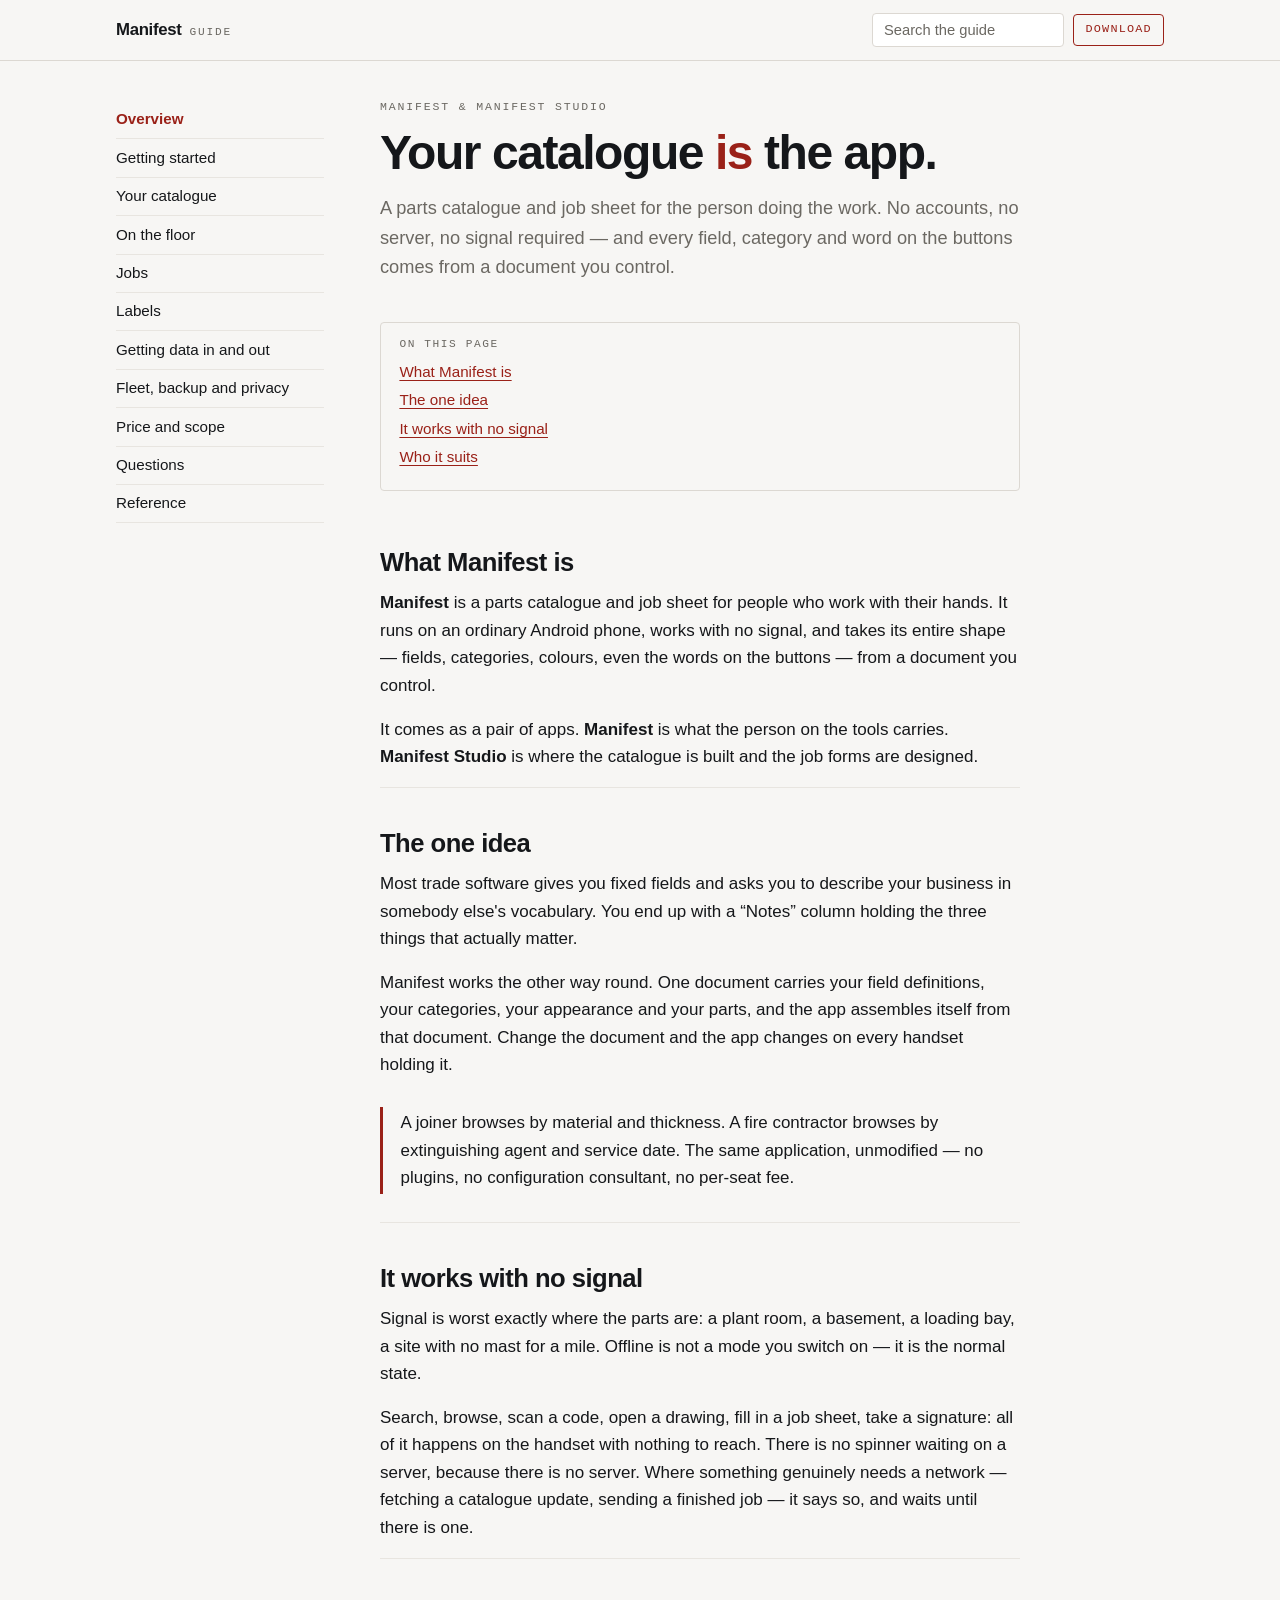
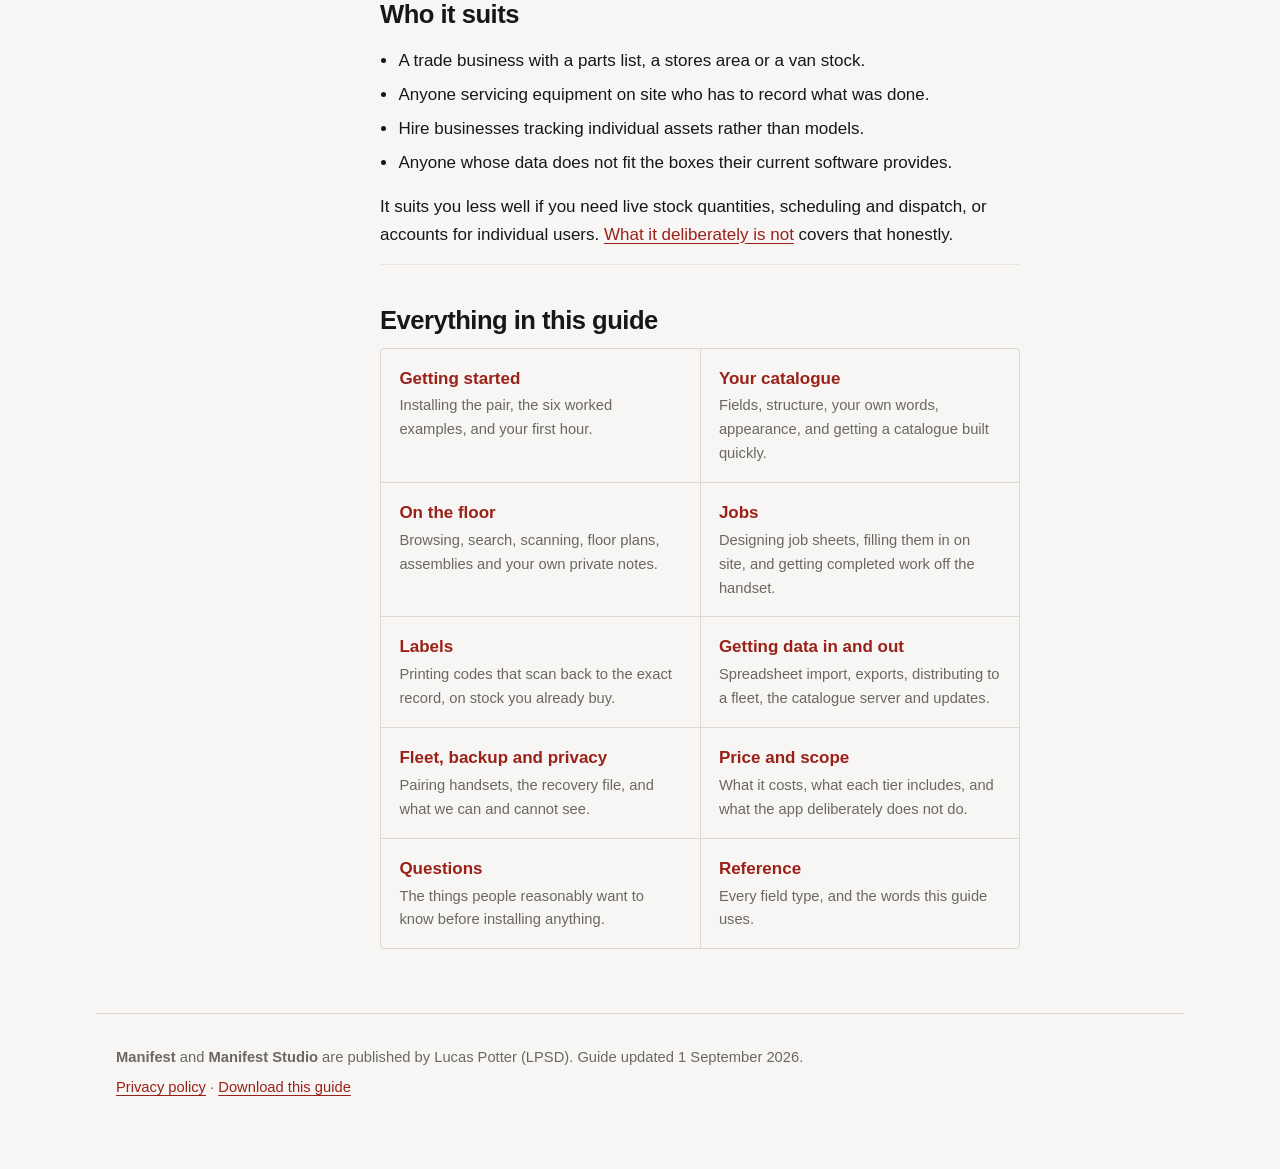
==== index.html @ fdb2659b "The Manifest guide Generated from content.py: eleven pages, fifty-five sections, a client-side searc" ====
<!DOCTYPE html>
<html lang="en-GB">
<head>
<meta charset="utf-8">
<meta name="viewport" content="width=device-width, initial-scale=1">
<title>Overview — Manifest guide</title>
<meta name="description" content="What Manifest is, who it is for, and the one idea behind it.">
<link rel="stylesheet" href="assets/guide.css">
</head>
<body>
<a class="skip" href="#main">Skip to content</a>

<header class="masthead">
  <div class="wrap masthead-in">
    <a class="brand" href="index.html">
      <span class="brand-name">Manifest</span>
      <span class="brand-sub">guide</span>
    </a>
    <div class="tools">
      <label class="search" for="q">
        <span class="vh">Search the guide</span>
        <input id="q" type="search" placeholder="Search the guide" autocomplete="off"
               spellcheck="false" aria-controls="results" aria-expanded="false">
      </label>
      <a class="dl" href="manifest-guide.html" download>Download</a>
    </div>
  </div>
  <div id="results" class="results" role="region" aria-live="polite" hidden></div>
</header>

<div class="wrap shell">
  <nav class="sidebar" aria-label="Guide"><ul class='nav-list'><li><a href="index.html" aria-current="page">Overview</a></li><li><a href="start.html">Getting started</a></li><li><a href="catalogue.html">Your catalogue</a></li><li><a href="working.html">On the floor</a></li><li><a href="jobs.html">Jobs</a></li><li><a href="labels.html">Labels</a></li><li><a href="data.html">Getting data in and out</a></li><li><a href="safety.html">Fleet, backup and privacy</a></li><li><a href="pricing.html">Price and scope</a></li><li><a href="questions.html">Questions</a></li><li><a href="reference.html">Reference</a></li></ul></nav>
  <main id="main" class="content"><div class='hero'><p class='eyebrow'>Manifest &amp; Manifest Studio</p><h1>Your catalogue <em>is</em> the app.</h1><p class='lede'>A parts catalogue and job sheet for the person doing the work. No accounts, no server, no signal required — and every field, category and word on the buttons comes from a document you control.</p></div>
<nav class='toc' aria-label='On this page'><p class='toc-h'>On this page</p><ul><li><a href="#what">What Manifest is</a></li><li><a href="#idea">The one idea</a></li><li><a href="#offline">It works with no signal</a></li><li><a href="#who">Who it suits</a></li></ul></nav>
<section id='what' class='sec'><h2><a class='anchor' href='#what'>What Manifest is</a></h2>
<p><strong>Manifest</strong> is a parts catalogue and job sheet for people who
work with their hands. It runs on an ordinary Android phone, works with no
signal, and takes its entire shape — fields, categories, colours, even the words
on the buttons — from a document you control.</p>

<p>It comes as a pair of apps. <strong>Manifest</strong> is what the person on
the tools carries. <strong>Manifest Studio</strong> is where the catalogue is
built and the job forms are designed.</p>
</section>
<section id='idea' class='sec'><h2><a class='anchor' href='#idea'>The one idea</a></h2>
<p>Most trade software gives you fixed fields and asks you to describe your
business in somebody else's vocabulary. You end up with a “Notes” column holding
the three things that actually matter.</p>

<p>Manifest works the other way round. One document carries your field
definitions, your categories, your appearance and your parts, and the app
assembles itself from that document. Change the document and the app changes on
every handset holding it.</p>

<div class="pull"><p>A joiner browses by material and thickness. A fire
contractor browses by extinguishing agent and service date. The same
application, unmodified — no plugins, no configuration consultant, no per-seat
fee.</p></div>
</section>
<section id='offline' class='sec'><h2><a class='anchor' href='#offline'>It works with no signal</a></h2>
<p>Signal is worst exactly where the parts are: a plant room, a basement, a
loading bay, a site with no mast for a mile. Offline is not a mode you switch
on — it is the normal state.</p>

<p>Search, browse, scan a code, open a drawing, fill in a job sheet, take a
signature: all of it happens on the handset with nothing to reach. There is no
spinner waiting on a server, because there is no server. Where something
genuinely needs a network — fetching a catalogue update, sending a finished
job — it says so, and waits until there is one.</p>
</section>
<section id='who' class='sec'><h2><a class='anchor' href='#who'>Who it suits</a></h2>
<ul>
<li>A trade business with a parts list, a stores area or a van stock.</li>
<li>Anyone servicing equipment on site who has to record what was done.</li>
<li>Hire businesses tracking individual assets rather than models.</li>
<li>Anyone whose data does not fit the boxes their current software provides.</li>
</ul>

<p>It suits you less well if you need live stock quantities, scheduling and
dispatch, or accounts for individual users. <a href="pricing.html#not">What it
deliberately is not</a> covers that honestly.</p>
</section>
<section class='sec'><h2>Everything in this guide</h2><div class='jumps'><a class='jump' href='start.html'><span class='jump-t'>Getting started</span><span class='jump-b'>Installing the pair, the six worked examples, and your first hour.</span></a><a class='jump' href='catalogue.html'><span class='jump-t'>Your catalogue</span><span class='jump-b'>Fields, structure, your own words, appearance, and getting a catalogue built quickly.</span></a><a class='jump' href='working.html'><span class='jump-t'>On the floor</span><span class='jump-b'>Browsing, search, scanning, floor plans, assemblies and your own private notes.</span></a><a class='jump' href='jobs.html'><span class='jump-t'>Jobs</span><span class='jump-b'>Designing job sheets, filling them in on site, and getting completed work off the handset.</span></a><a class='jump' href='labels.html'><span class='jump-t'>Labels</span><span class='jump-b'>Printing codes that scan back to the exact record, on stock you already buy.</span></a><a class='jump' href='data.html'><span class='jump-t'>Getting data in and out</span><span class='jump-b'>Spreadsheet import, exports, distributing to a fleet, the catalogue server and updates.</span></a><a class='jump' href='safety.html'><span class='jump-t'>Fleet, backup and privacy</span><span class='jump-b'>Pairing handsets, the recovery file, and what we can and cannot see.</span></a><a class='jump' href='pricing.html'><span class='jump-t'>Price and scope</span><span class='jump-b'>What it costs, what each tier includes, and what the app deliberately does not do.</span></a><a class='jump' href='questions.html'><span class='jump-t'>Questions</span><span class='jump-b'>The things people reasonably want to know before installing anything.</span></a><a class='jump' href='reference.html'><span class='jump-t'>Reference</span><span class='jump-b'>Every field type, and the words this guide uses.</span></a></div></section></main>
</div>

<footer class="wrap site-foot">
  <p><strong>Manifest</strong> and <strong>Manifest Studio</strong> are
  published by Lucas Potter (LPSD). Guide updated 1 September 2026.</p>
  <p><a href="https://lpsd-1.github.io/Manifest-Privacy-Policy/">Privacy policy</a> · <a href="manifest-guide.html" download>Download this guide</a></p>
</footer>

<script src="assets/search-index.js"></script>
<script src="assets/guide.js"></script>
</body>
</html>
---- assets/guide.css ----
/* Manifest guide — a spec sheet, not a brochure.
   Monospace carries identifiers and labels because that is what the app does
   with part numbers; the accent is the app's own oxblood. */

:root {
  color-scheme: light dark;

  --paper:   #f7f6f4;
  --raised:  #ffffff;
  --ink:     #15171a;
  --muted:   #6b6862;
  --rule:    #dcd8d2;
  --hair:    #e8e5e0;
  --accent:  #9a2118;
  --accent-soft: rgba(154, 33, 24, .08);
  --warn:    #8a5a00;
  --warn-soft: rgba(138, 90, 0, .09);

  --sans: -apple-system, BlinkMacSystemFont, "Segoe UI", Roboto, "Helvetica Neue", Arial, sans-serif;
  --mono: ui-monospace, SFMono-Regular, "SF Mono", "Cascadia Mono", Menlo, Consolas, monospace;

  --measure: 40rem;
}

@media (prefers-color-scheme: dark) {
  :root {
    --paper:  #14161a;
    --raised: #1b1e23;
    --ink:    #e8e6e3;
    --muted:  #9b968e;
    --rule:   #2e3239;
    --hair:   #23272d;
    --accent: #e0705f;
    --accent-soft: rgba(224, 112, 95, .12);
    --warn:   #d9a441;
    --warn-soft: rgba(217, 164, 65, .12);
  }
}
:root[data-theme="dark"] {
  --paper:  #14161a; --raised: #1b1e23; --ink: #e8e6e3; --muted: #9b968e;
  --rule:   #2e3239; --hair: #23272d; --accent: #e0705f;
  --accent-soft: rgba(224, 112, 95, .12);
  --warn: #d9a441; --warn-soft: rgba(217, 164, 65, .12);
}
:root[data-theme="light"] {
  --paper:  #f7f6f4; --raised: #ffffff; --ink: #15171a; --muted: #6b6862;
  --rule:   #dcd8d2; --hair: #e8e5e0; --accent: #9a2118;
  --accent-soft: rgba(154, 33, 24, .08);
  --warn: #8a5a00; --warn-soft: rgba(138, 90, 0, .09);
}

* { box-sizing: border-box; }

body {
  margin: 0;
  background: var(--paper);
  color: var(--ink);
  font: 400 17px/1.62 var(--sans);
  -webkit-font-smoothing: antialiased;
}

.wrap { max-width: 68rem; margin: 0 auto; padding: 0 1.25rem; }

.vh {
  position: absolute; width: 1px; height: 1px; overflow: hidden;
  clip: rect(0 0 0 0); clip-path: inset(50%); white-space: nowrap;
}
.skip {
  position: absolute; left: -9999px; top: 0; z-index: 20;
  background: var(--accent); color: #fff; padding: .6rem 1rem;
}
.skip:focus { left: 0; }

a { color: var(--accent); text-underline-offset: .18em; }
a:focus-visible, input:focus-visible {
  outline: 2px solid var(--accent); outline-offset: 2px; border-radius: 2px;
}

/* ------------------------------------------------------------- masthead */

.masthead {
  position: sticky; top: 0; z-index: 10;
  background: var(--paper);
  border-bottom: 1px solid var(--rule);
}
.masthead-in {
  display: flex; align-items: center; gap: 1rem;
  min-height: 3.75rem; flex-wrap: wrap;
}
.brand { display: flex; align-items: baseline; gap: .5rem; text-decoration: none; color: var(--ink); }
.brand-name { font: 600 1.05rem/1 var(--sans); letter-spacing: -.02em; }
.brand-sub {
  font: 500 .7rem/1 var(--mono); letter-spacing: .16em;
  text-transform: uppercase; color: var(--muted);
}
.tools { margin-left: auto; display: flex; align-items: center; gap: .6rem; }

.search { display: block; }
.search input {
  font: 400 .92rem/1 var(--sans);
  color: var(--ink); background: var(--raised);
  border: 1px solid var(--rule); border-radius: 4px;
  padding: .5rem .7rem; width: 12rem; max-width: 42vw;
}
.search input::placeholder { color: var(--muted); }

.dl {
  font: 500 .74rem/1 var(--mono); letter-spacing: .1em; text-transform: uppercase;
  color: var(--accent); border: 1px solid var(--accent); border-radius: 4px;
  padding: .55rem .7rem; text-decoration: none; white-space: nowrap;
}

/* ------------------------------------------------------------- results */

.results {
  border-top: 1px solid var(--rule);
  background: var(--raised);
  max-height: min(60vh, 30rem); overflow-y: auto;
}
.results-in { max-width: 68rem; margin: 0 auto; padding: .5rem 1.25rem 1rem; }
.hit { display: block; padding: .75rem 0; border-bottom: 1px solid var(--hair); text-decoration: none; color: inherit; }
.hit:last-child { border-bottom: 0; }
.hit-p { font: 500 .68rem/1 var(--mono); letter-spacing: .12em; text-transform: uppercase; color: var(--muted); }
.hit-h { display: block; font-weight: 600; margin: .2rem 0 .15rem; color: var(--accent); }
.hit-x { display: block; font-size: .9rem; color: var(--muted); }
.hit mark { background: var(--accent-soft); color: inherit; padding: 0 .1em; border-radius: 2px; }
.no-hits { padding: 1rem 0; color: var(--muted); font-size: .95rem; }

/* ------------------------------------------------------------- layout */

.shell { display: grid; gap: 2.5rem; padding-top: 2.5rem; padding-bottom: 4rem; }
@media (min-width: 56rem) {
  .shell { grid-template-columns: 13rem minmax(0, 1fr); gap: 3.5rem; }
  .sidebar { position: sticky; top: 5rem; align-self: start; }
}

.nav-list { list-style: none; margin: 0; padding: 0; }
.nav-list li { margin: 0; }
.nav-list a {
  display: block; padding: .4rem 0; text-decoration: none; color: var(--ink);
  font-size: .95rem; border-bottom: 1px solid var(--hair);
}
.nav-list a[aria-current="page"] { color: var(--accent); font-weight: 600; }

.content { min-width: 0; max-width: var(--measure); }

/* ------------------------------------------------------------- type */

h1 {
  font: 600 clamp(2rem, 5.5vw, 3rem)/1.08 var(--sans);
  letter-spacing: -.03em; text-wrap: balance; margin: 0 0 .9rem;
}
h1 em { font-style: normal; color: var(--accent); }
h2 {
  font: 600 clamp(1.3rem, 3vw, 1.6rem)/1.22 var(--sans);
  letter-spacing: -.02em; text-wrap: balance; margin: 0 0 .7rem;
}
h3 { font: 600 1.02rem/1.35 var(--sans); margin: 1.75rem 0 .35rem; }
p, li { margin: 0 0 1rem; }
li { margin-bottom: .4rem; }
ul, ol { padding-left: 1.15rem; }
strong { font-weight: 600; }
code {
  font: 400 .88em/1.4 var(--mono);
  background: rgba(127,127,127,.14); padding: .1rem .35rem; border-radius: 3px;
}

.eyebrow {
  font: 500 .72rem/1 var(--mono); letter-spacing: .16em;
  text-transform: uppercase; color: var(--muted); margin: 0 0 .9rem;
}
.lede { font-size: 1.14rem; color: var(--muted); }
.hero { margin-bottom: 2.5rem; }
.page-head { margin-bottom: 2rem; }
.page-head .eyebrow { color: var(--accent); }

.sec { padding: 2.5rem 0 0; }
.sec + .sec { border-top: 1px solid var(--hair); margin-top: 1rem; }
h2 .anchor { color: inherit; text-decoration: none; }
h2 .anchor:hover { color: var(--accent); }

/* ------------------------------------------------------------- blocks */

.toc {
  border: 1px solid var(--rule); border-radius: 4px;
  padding: 1rem 1.15rem; margin: 0 0 1rem;
}
.toc-h {
  font: 500 .7rem/1 var(--mono); letter-spacing: .14em;
  text-transform: uppercase; color: var(--muted); margin: 0 0 .6rem;
}
.toc ul { list-style: none; margin: 0; padding: 0; }
.toc li { margin: .25rem 0; font-size: .95rem; }

.pull {
  border-left: 3px solid var(--accent);
  padding: .15rem 0 .15rem 1.1rem; margin: 1.75rem 0;
}
.pull p { font-size: 1.06rem; margin: 0; }

.note, .warn {
  border-radius: 4px; padding: .9rem 1.1rem; margin: 1.5rem 0;
  font-size: .96rem;
}
.note { background: var(--accent-soft); }
.warn { background: var(--warn-soft); border-left: 3px solid var(--warn); }
.note p:last-child, .warn p:last-child { margin-bottom: 0; }

.cards {
  display: grid; gap: 1px; background: var(--rule);
  border: 1px solid var(--rule); border-radius: 4px; overflow: hidden;
  margin: 1.5rem 0;
}
@media (min-width: 34rem) { .cards { grid-template-columns: 1fr 1fr; } }
.cards > div { background: var(--paper); padding: 1.15rem 1.25rem; }
.cards h3 { margin-top: 0; }
.cards p { font-size: .95rem; color: var(--muted); margin-bottom: 0; }

.spec { border-top: 1px solid var(--rule); margin: 1.5rem 0; }
.spec > div {
  display: grid; gap: .15rem 1.5rem; grid-template-columns: 1fr;
  padding: .95rem 0; border-bottom: 1px solid var(--rule);
}
@media (min-width: 40rem) { .spec > div { grid-template-columns: 10rem 1fr; } }
.spec .k {
  font: 500 .72rem/1.5 var(--mono); letter-spacing: .1em;
  text-transform: uppercase; color: var(--muted); margin: 0; padding-top: .2rem;
}
.spec .v p:last-child { margin-bottom: 0; }

.scroll { overflow-x: auto; margin: 1.5rem 0; }
table { border-collapse: collapse; width: 100%; font-size: .95rem; }
th, td {
  text-align: left; vertical-align: top;
  padding: .55rem .8rem .55rem 0; border-bottom: 1px solid var(--hair);
}
thead th {
  font: 500 .72rem/1.4 var(--mono); letter-spacing: .08em;
  text-transform: uppercase; color: var(--muted);
  border-bottom: 1px solid var(--rule);
}
tbody th { font-weight: 600; }
td.num, .price td.num {
  font-family: var(--mono); font-variant-numeric: tabular-nums; white-space: nowrap;
}
.price td.num { font-weight: 600; }
.ref tbody th code { background: none; padding: 0; color: var(--accent); }

.jumps { display: grid; gap: 1px; background: var(--rule);
         border: 1px solid var(--rule); border-radius: 4px; overflow: hidden; }
@media (min-width: 34rem) { .jumps { grid-template-columns: 1fr 1fr; } }
.jump { display: block; background: var(--paper); padding: 1rem 1.15rem; text-decoration: none; color: inherit; }
.jump-t { display: block; font-weight: 600; color: var(--accent); margin-bottom: .15rem; }
.jump-b { display: block; font-size: .92rem; color: var(--muted); }

.site-foot {
  border-top: 1px solid var(--rule); padding: 2rem 1.25rem 4rem;
  color: var(--muted); font-size: .92rem;
}
.site-foot p { margin-bottom: .35rem; }

@media (prefers-reduced-motion: no-preference) {
  a, .jump { transition: opacity .15s ease, background-color .15s ease; }
  .jump:hover { background: var(--raised); }
}
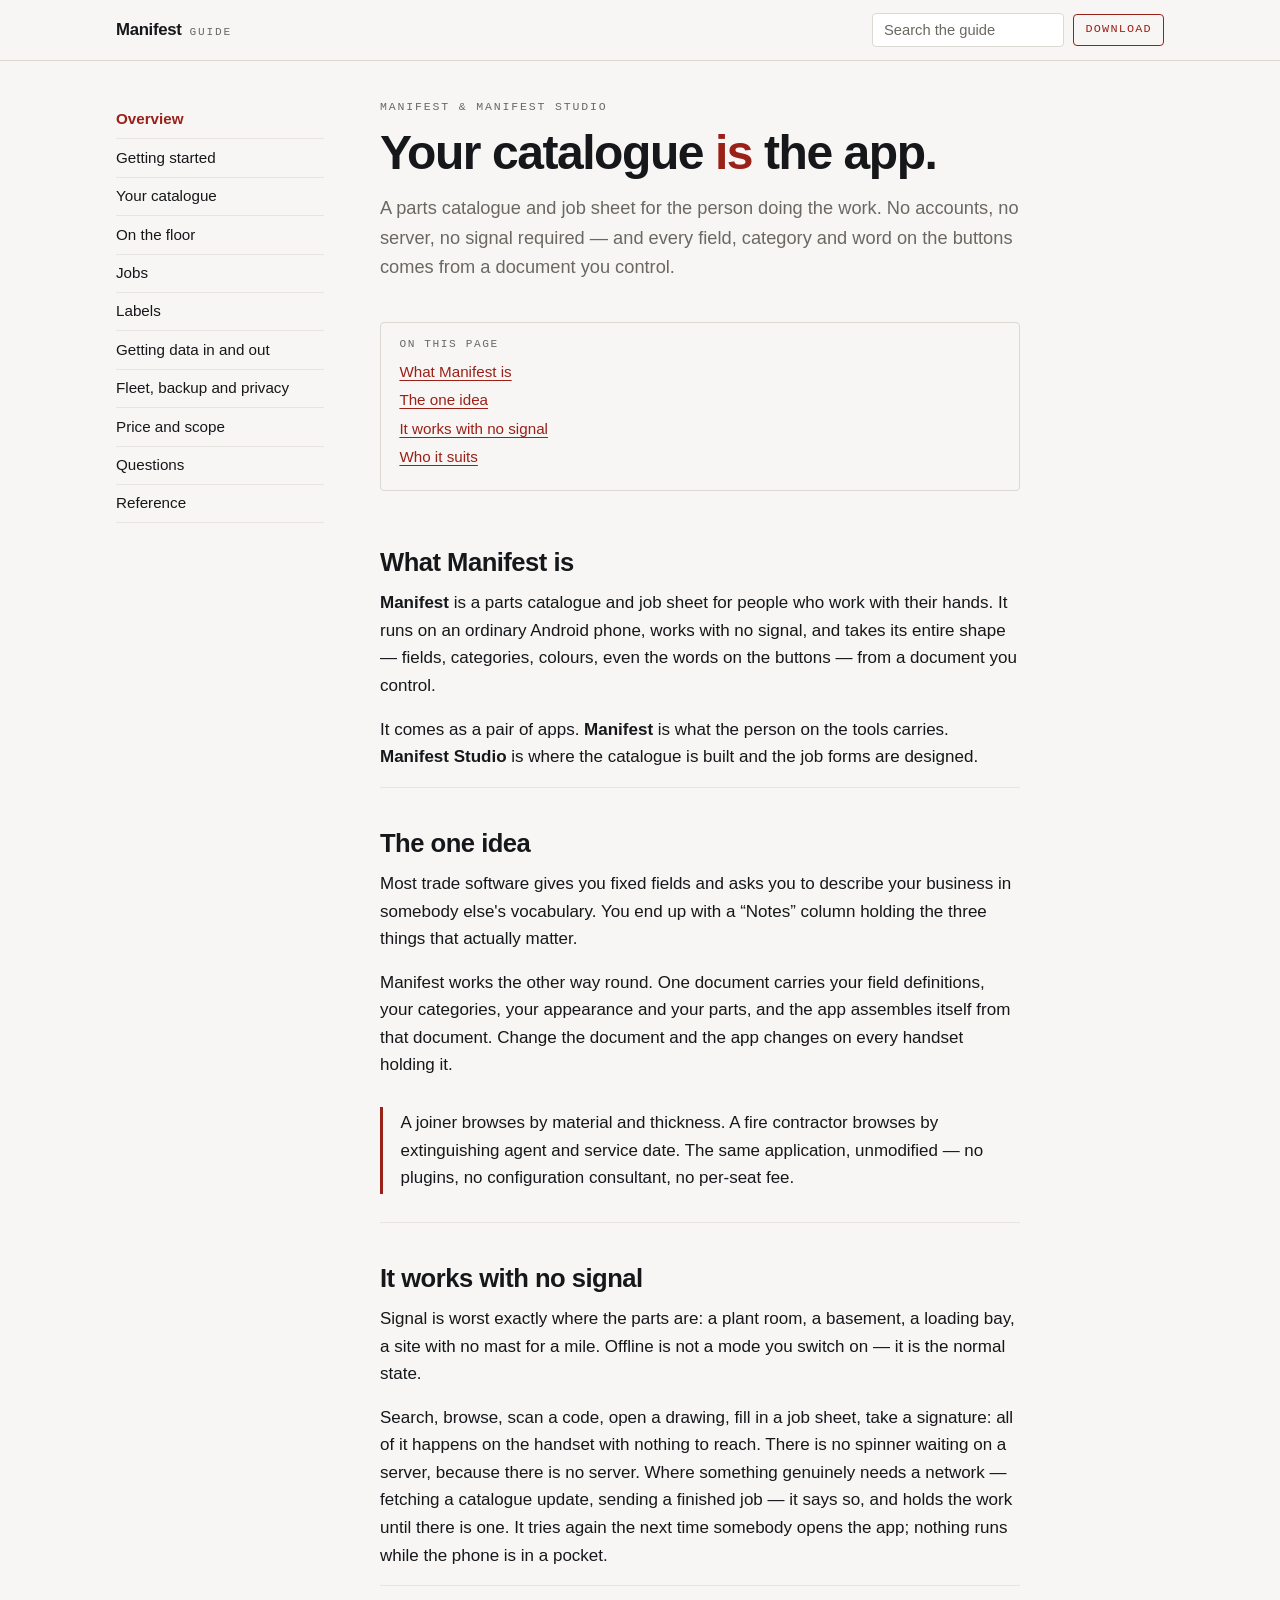
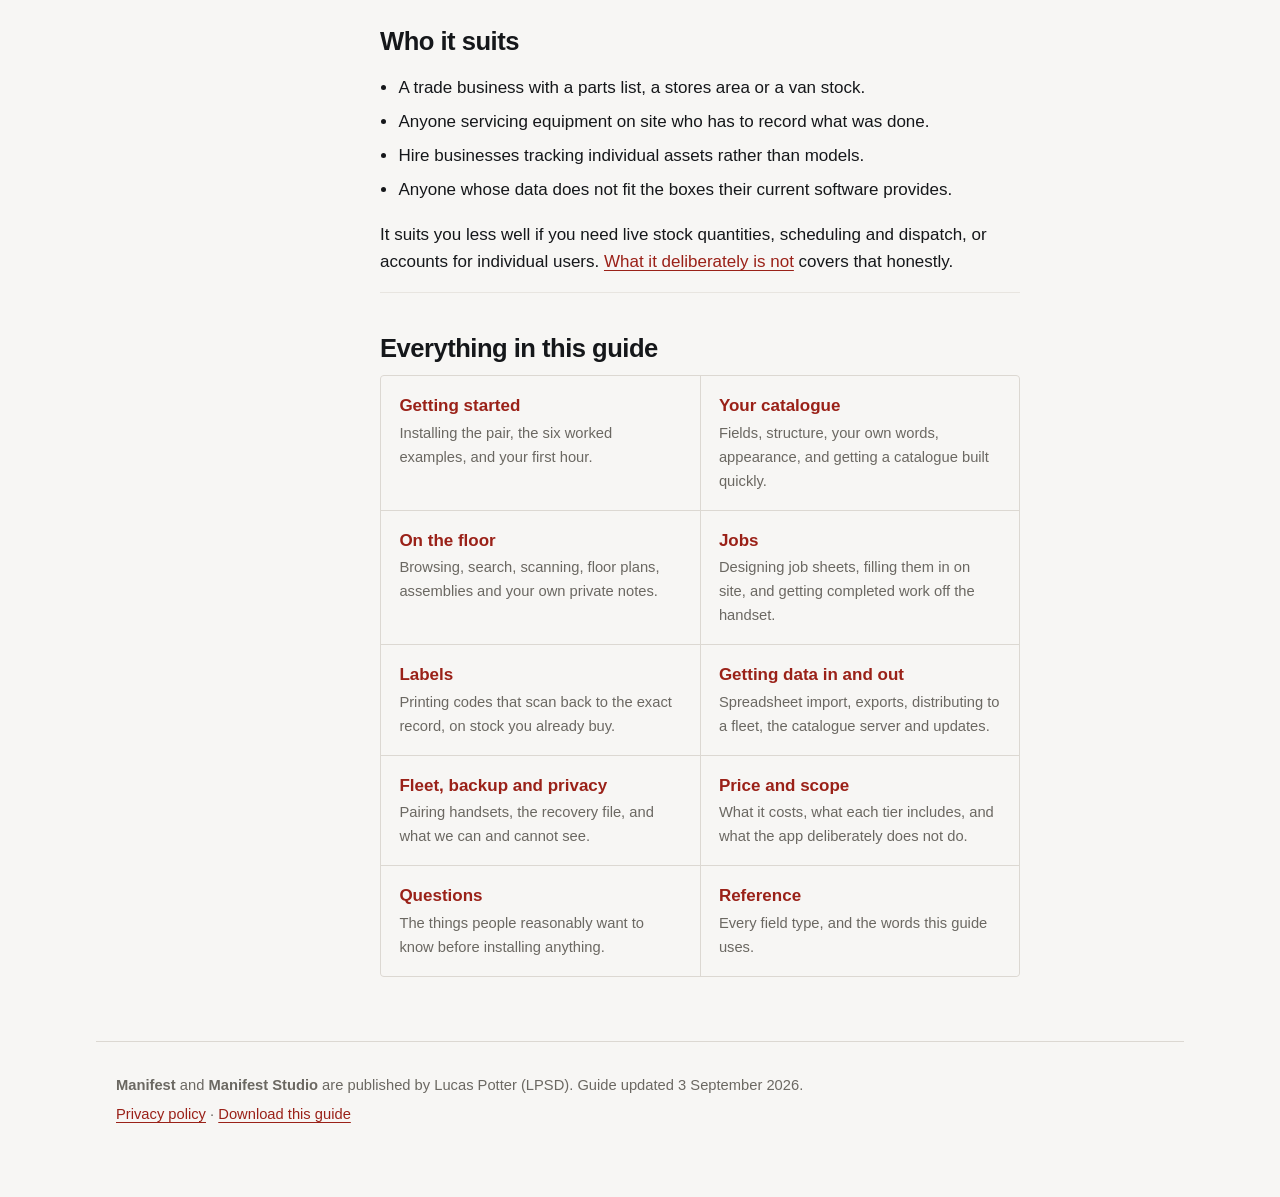
==== commit aae48934: "A content pass against the code: 4 blockers, 9 highs and the rest The site was built 1 Sep. An audit" ====
--- a/index.html
+++ b/index.html
@@ -66,7 +66,8 @@
 signature: all of it happens on the handset with nothing to reach. There is no
 spinner waiting on a server, because there is no server. Where something
 genuinely needs a network — fetching a catalogue update, sending a finished
-job — it says so, and waits until there is one.</p>
+job — it says so, and holds the work until there is one. It tries again the next
+time somebody opens the app; nothing runs while the phone is in a pocket.</p>
 </section>
 <section id='who' class='sec'><h2><a class='anchor' href='#who'>Who it suits</a></h2>
 <ul>
@@ -85,7 +86,7 @@
 
 <footer class="wrap site-foot">
   <p><strong>Manifest</strong> and <strong>Manifest Studio</strong> are
-  published by Lucas Potter (LPSD). Guide updated 1 September 2026.</p>
+  published by Lucas Potter (LPSD). Guide updated 3 September 2026.</p>
   <p><a href="https://lpsd-1.github.io/Manifest-Privacy-Policy/">Privacy policy</a> · <a href="manifest-guide.html" download>Download this guide</a></p>
 </footer>
 
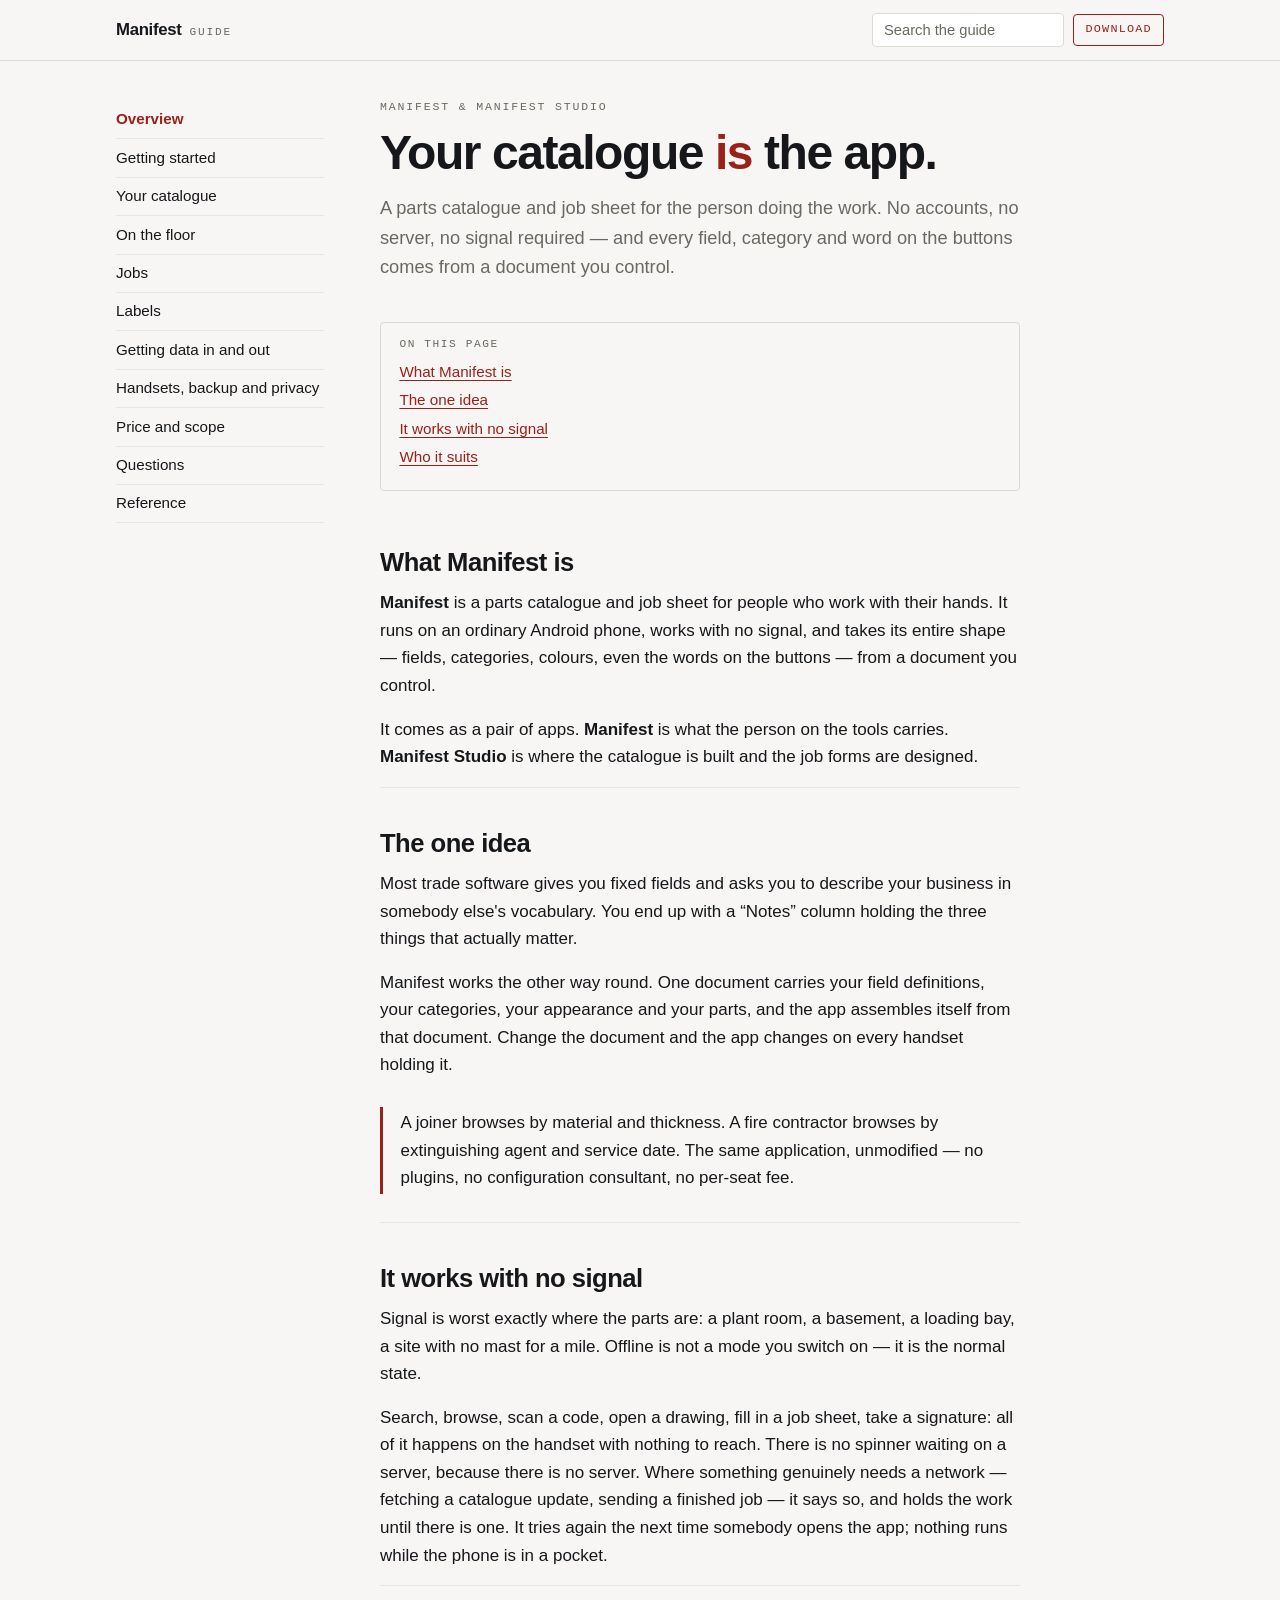
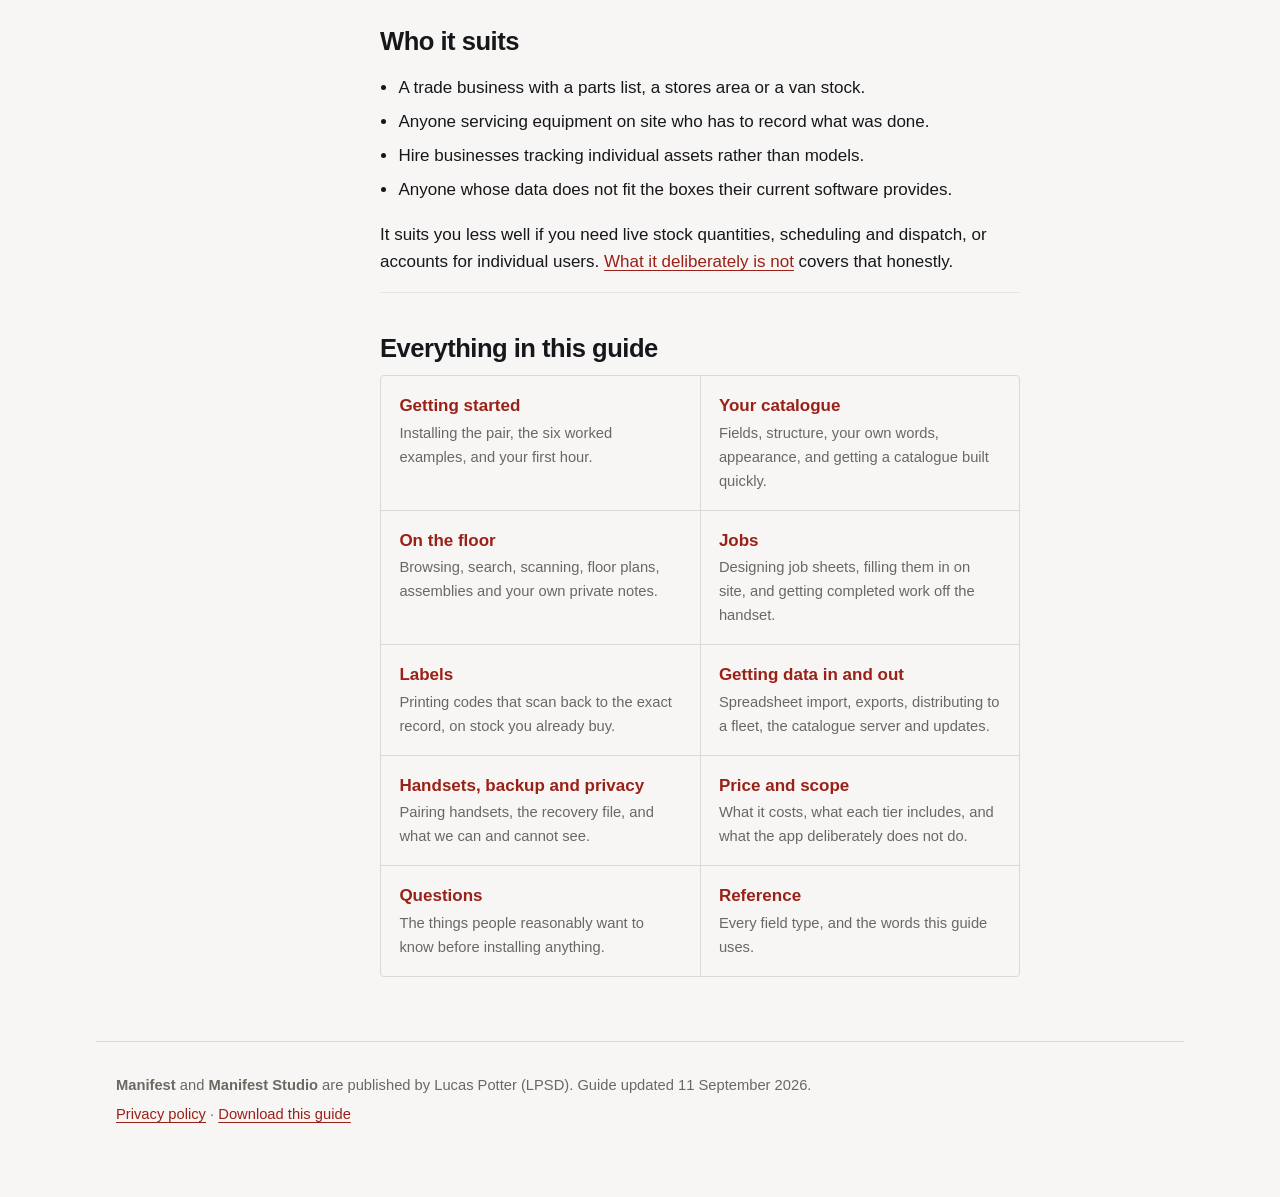
==== commit 5da5e092: "The pricing page tells the truth about the ladder Team pairs five, not ten. The top tier is Company " ====
--- a/index.html
+++ b/index.html
@@ -29,7 +29,7 @@
 </header>
 
 <div class="wrap shell">
-  <nav class="sidebar" aria-label="Guide"><ul class='nav-list'><li><a href="index.html" aria-current="page">Overview</a></li><li><a href="start.html">Getting started</a></li><li><a href="catalogue.html">Your catalogue</a></li><li><a href="working.html">On the floor</a></li><li><a href="jobs.html">Jobs</a></li><li><a href="labels.html">Labels</a></li><li><a href="data.html">Getting data in and out</a></li><li><a href="safety.html">Fleet, backup and privacy</a></li><li><a href="pricing.html">Price and scope</a></li><li><a href="questions.html">Questions</a></li><li><a href="reference.html">Reference</a></li></ul></nav>
+  <nav class="sidebar" aria-label="Guide"><ul class='nav-list'><li><a href="index.html" aria-current="page">Overview</a></li><li><a href="start.html">Getting started</a></li><li><a href="catalogue.html">Your catalogue</a></li><li><a href="working.html">On the floor</a></li><li><a href="jobs.html">Jobs</a></li><li><a href="labels.html">Labels</a></li><li><a href="data.html">Getting data in and out</a></li><li><a href="safety.html">Handsets, backup and privacy</a></li><li><a href="pricing.html">Price and scope</a></li><li><a href="questions.html">Questions</a></li><li><a href="reference.html">Reference</a></li></ul></nav>
   <main id="main" class="content"><div class='hero'><p class='eyebrow'>Manifest &amp; Manifest Studio</p><h1>Your catalogue <em>is</em> the app.</h1><p class='lede'>A parts catalogue and job sheet for the person doing the work. No accounts, no server, no signal required — and every field, category and word on the buttons comes from a document you control.</p></div>
 <nav class='toc' aria-label='On this page'><p class='toc-h'>On this page</p><ul><li><a href="#what">What Manifest is</a></li><li><a href="#idea">The one idea</a></li><li><a href="#offline">It works with no signal</a></li><li><a href="#who">Who it suits</a></li></ul></nav>
 <section id='what' class='sec'><h2><a class='anchor' href='#what'>What Manifest is</a></h2>
@@ -81,12 +81,12 @@
 dispatch, or accounts for individual users. <a href="pricing.html#not">What it
 deliberately is not</a> covers that honestly.</p>
 </section>
-<section class='sec'><h2>Everything in this guide</h2><div class='jumps'><a class='jump' href='start.html'><span class='jump-t'>Getting started</span><span class='jump-b'>Installing the pair, the six worked examples, and your first hour.</span></a><a class='jump' href='catalogue.html'><span class='jump-t'>Your catalogue</span><span class='jump-b'>Fields, structure, your own words, appearance, and getting a catalogue built quickly.</span></a><a class='jump' href='working.html'><span class='jump-t'>On the floor</span><span class='jump-b'>Browsing, search, scanning, floor plans, assemblies and your own private notes.</span></a><a class='jump' href='jobs.html'><span class='jump-t'>Jobs</span><span class='jump-b'>Designing job sheets, filling them in on site, and getting completed work off the handset.</span></a><a class='jump' href='labels.html'><span class='jump-t'>Labels</span><span class='jump-b'>Printing codes that scan back to the exact record, on stock you already buy.</span></a><a class='jump' href='data.html'><span class='jump-t'>Getting data in and out</span><span class='jump-b'>Spreadsheet import, exports, distributing to a fleet, the catalogue server and updates.</span></a><a class='jump' href='safety.html'><span class='jump-t'>Fleet, backup and privacy</span><span class='jump-b'>Pairing handsets, the recovery file, and what we can and cannot see.</span></a><a class='jump' href='pricing.html'><span class='jump-t'>Price and scope</span><span class='jump-b'>What it costs, what each tier includes, and what the app deliberately does not do.</span></a><a class='jump' href='questions.html'><span class='jump-t'>Questions</span><span class='jump-b'>The things people reasonably want to know before installing anything.</span></a><a class='jump' href='reference.html'><span class='jump-t'>Reference</span><span class='jump-b'>Every field type, and the words this guide uses.</span></a></div></section></main>
+<section class='sec'><h2>Everything in this guide</h2><div class='jumps'><a class='jump' href='start.html'><span class='jump-t'>Getting started</span><span class='jump-b'>Installing the pair, the six worked examples, and your first hour.</span></a><a class='jump' href='catalogue.html'><span class='jump-t'>Your catalogue</span><span class='jump-b'>Fields, structure, your own words, appearance, and getting a catalogue built quickly.</span></a><a class='jump' href='working.html'><span class='jump-t'>On the floor</span><span class='jump-b'>Browsing, search, scanning, floor plans, assemblies and your own private notes.</span></a><a class='jump' href='jobs.html'><span class='jump-t'>Jobs</span><span class='jump-b'>Designing job sheets, filling them in on site, and getting completed work off the handset.</span></a><a class='jump' href='labels.html'><span class='jump-t'>Labels</span><span class='jump-b'>Printing codes that scan back to the exact record, on stock you already buy.</span></a><a class='jump' href='data.html'><span class='jump-t'>Getting data in and out</span><span class='jump-b'>Spreadsheet import, exports, distributing to a fleet, the catalogue server and updates.</span></a><a class='jump' href='safety.html'><span class='jump-t'>Handsets, backup and privacy</span><span class='jump-b'>Pairing handsets, the recovery file, and what we can and cannot see.</span></a><a class='jump' href='pricing.html'><span class='jump-t'>Price and scope</span><span class='jump-b'>What it costs, what each tier includes, and what the app deliberately does not do.</span></a><a class='jump' href='questions.html'><span class='jump-t'>Questions</span><span class='jump-b'>The things people reasonably want to know before installing anything.</span></a><a class='jump' href='reference.html'><span class='jump-t'>Reference</span><span class='jump-b'>Every field type, and the words this guide uses.</span></a></div></section></main>
 </div>
 
 <footer class="wrap site-foot">
   <p><strong>Manifest</strong> and <strong>Manifest Studio</strong> are
-  published by Lucas Potter (LPSD). Guide updated 3 September 2026.</p>
+  published by Lucas Potter (LPSD). Guide updated 11 September 2026.</p>
   <p><a href="https://lpsd-1.github.io/Manifest-Privacy-Policy/">Privacy policy</a> · <a href="manifest-guide.html" download>Download this guide</a></p>
 </footer>
 
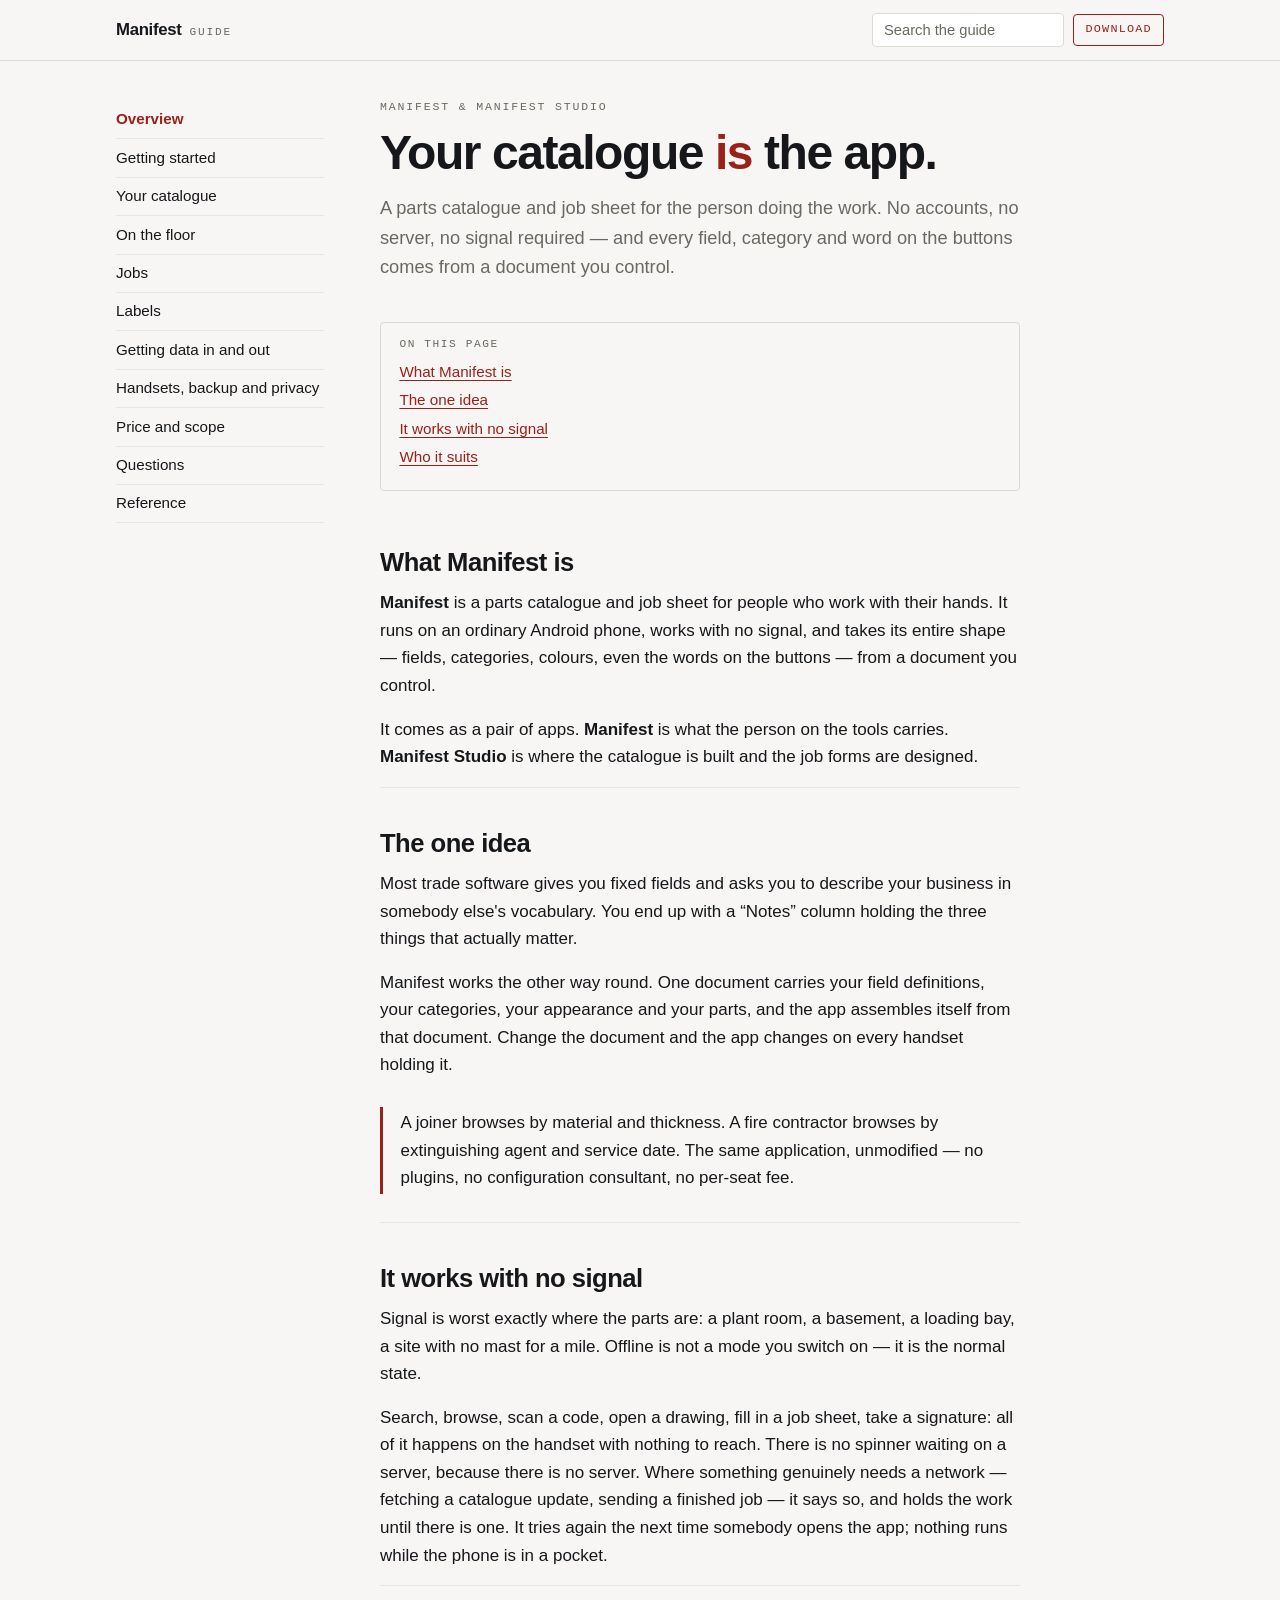
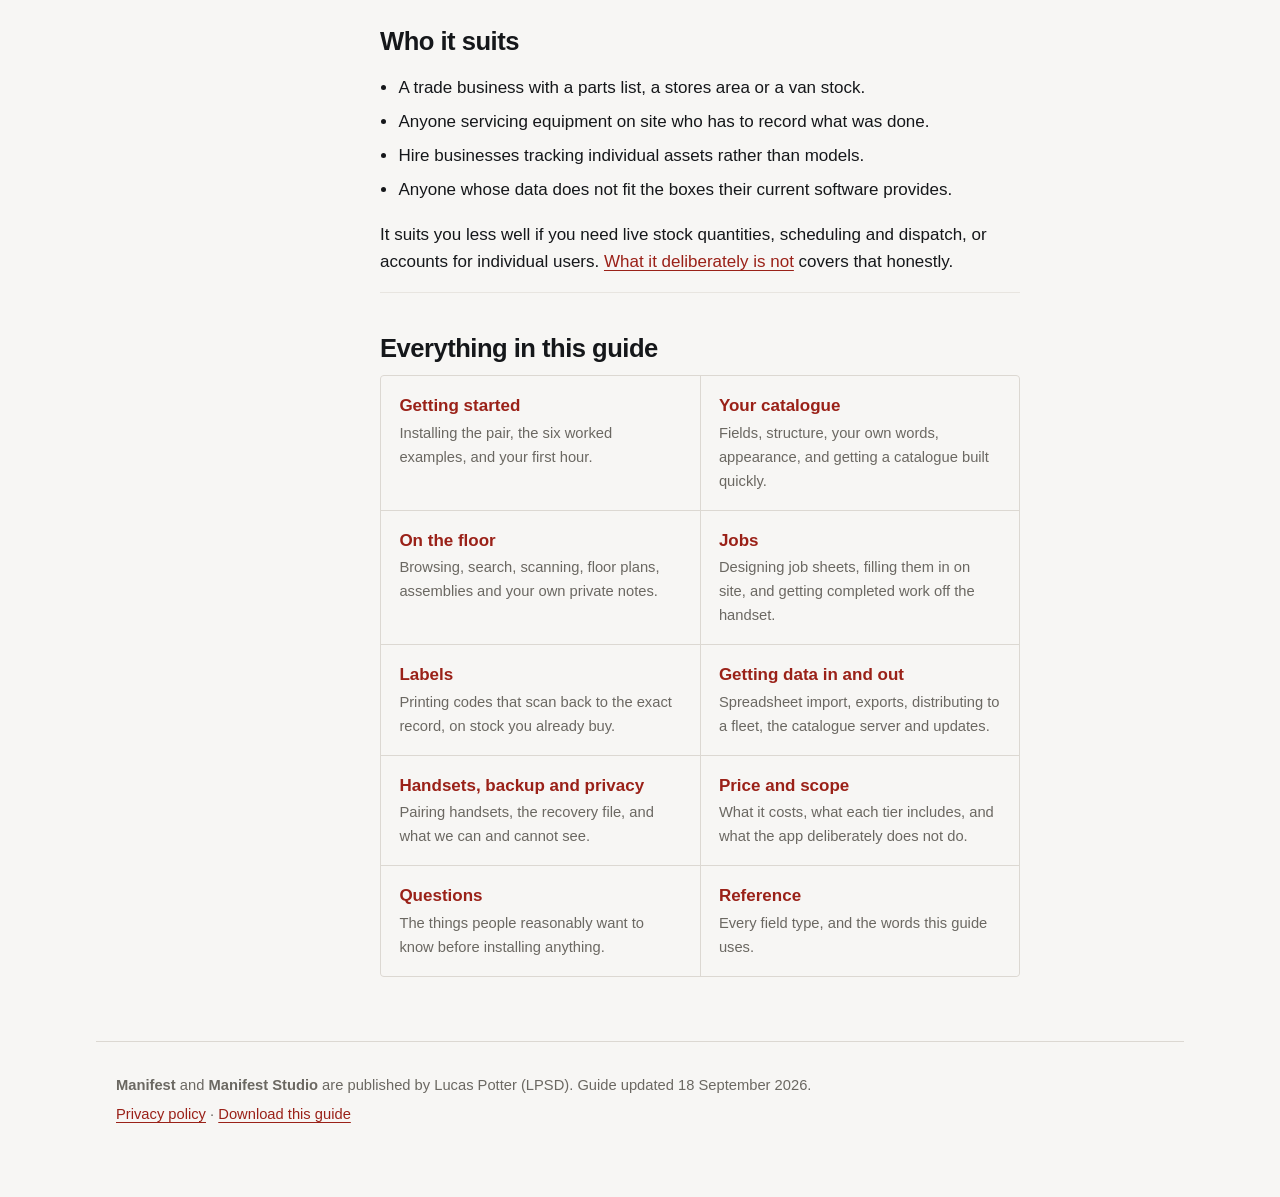
==== commit 2af2f533: "The pricing page said the cheapest handset pack was £70; it is £15 Lucas: the guide is out of date o" ====
--- a/index.html
+++ b/index.html
@@ -86,7 +86,7 @@
 
 <footer class="wrap site-foot">
   <p><strong>Manifest</strong> and <strong>Manifest Studio</strong> are
-  published by Lucas Potter (LPSD). Guide updated 11 September 2026.</p>
+  published by Lucas Potter (LPSD). Guide updated 18 September 2026.</p>
   <p><a href="https://lpsd-1.github.io/Manifest-Privacy-Policy/">Privacy policy</a> · <a href="manifest-guide.html" download>Download this guide</a></p>
 </footer>
 
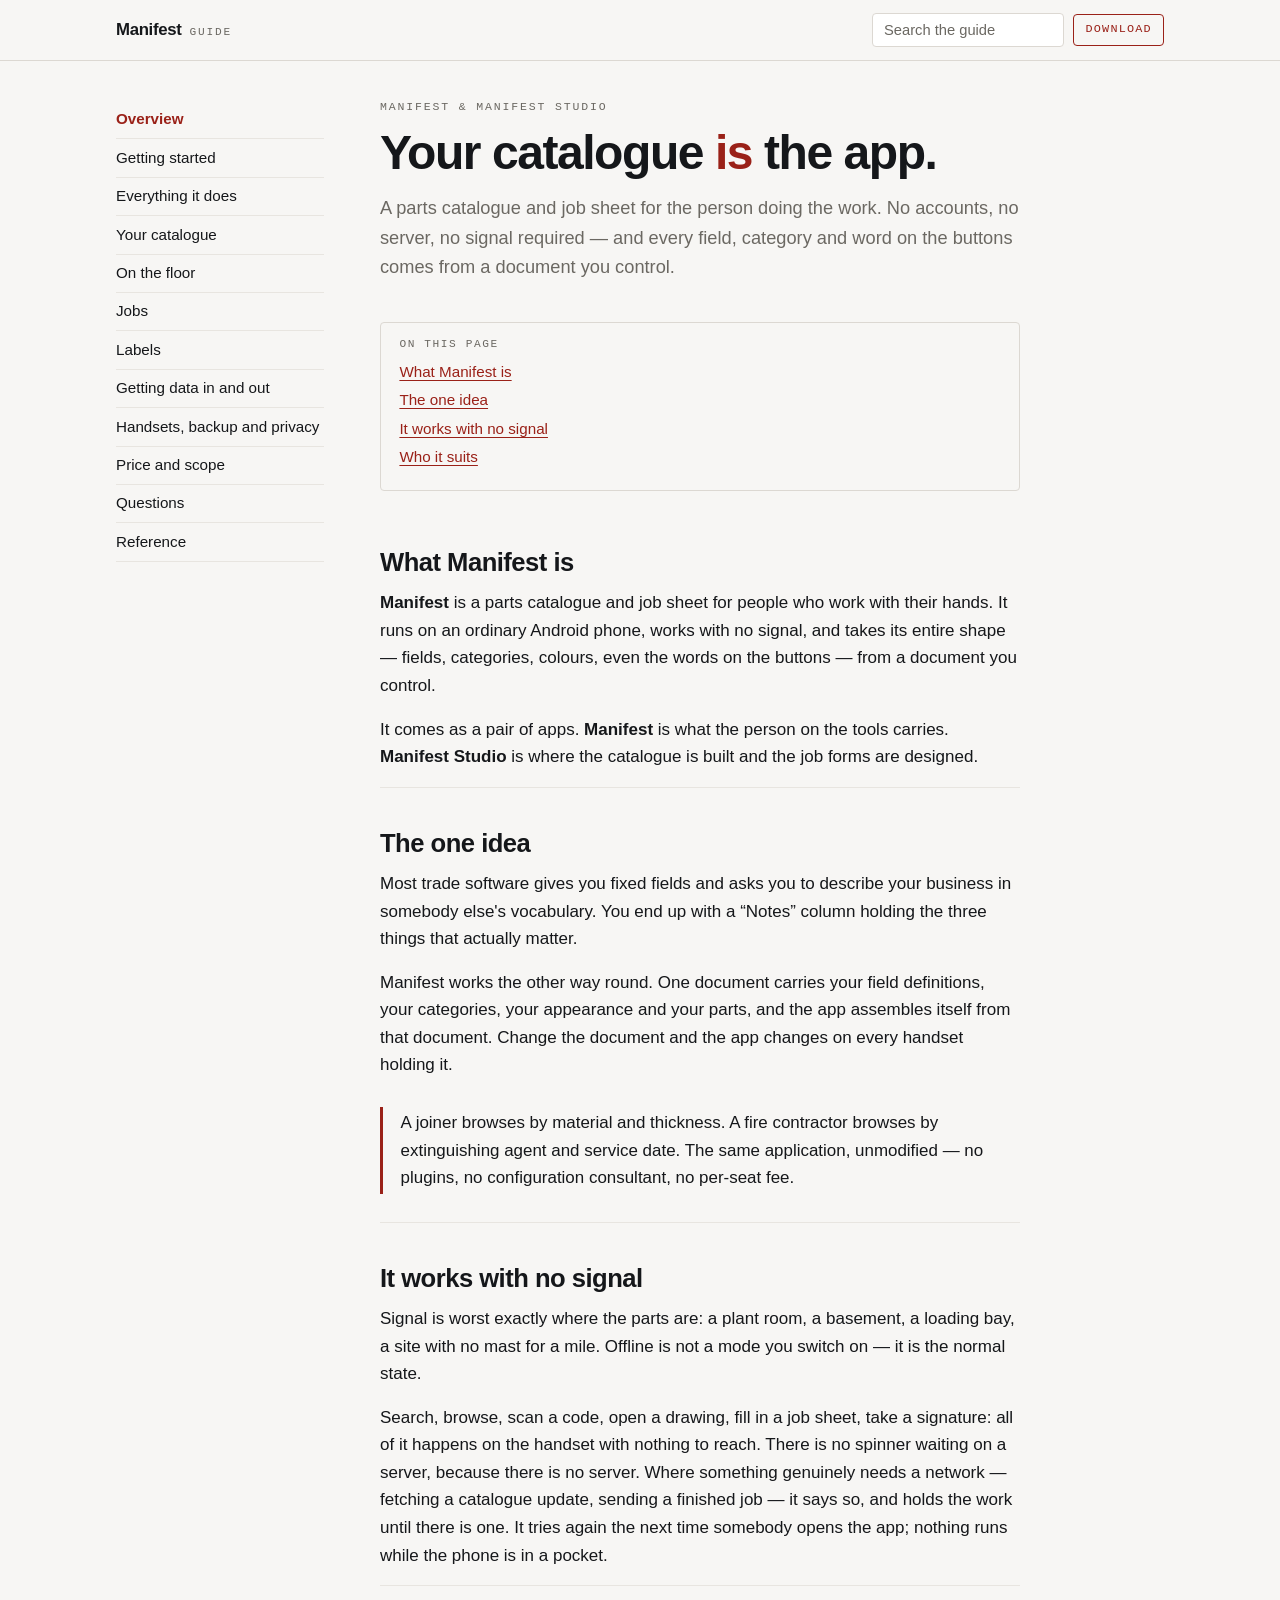
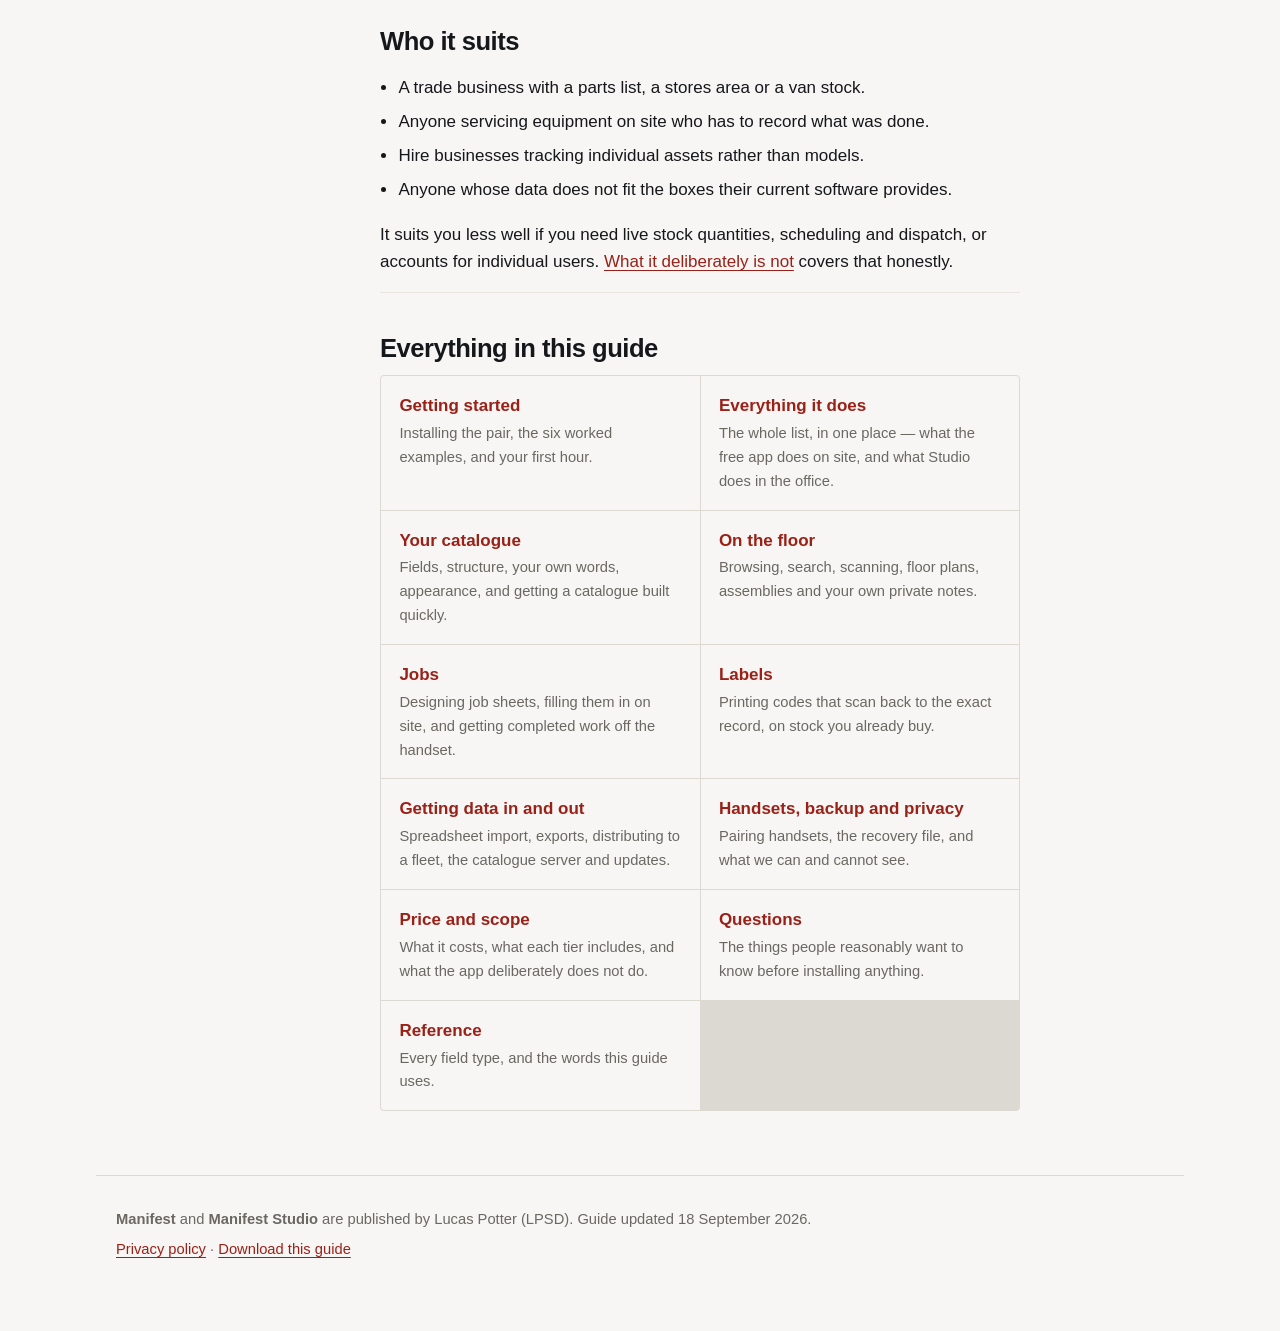
==== commit f165c160: "A page that lists everything the two apps actually do Lucas: "I think this is something that should " ====
--- a/index.html
+++ b/index.html
@@ -29,7 +29,7 @@
 </header>
 
 <div class="wrap shell">
-  <nav class="sidebar" aria-label="Guide"><ul class='nav-list'><li><a href="index.html" aria-current="page">Overview</a></li><li><a href="start.html">Getting started</a></li><li><a href="catalogue.html">Your catalogue</a></li><li><a href="working.html">On the floor</a></li><li><a href="jobs.html">Jobs</a></li><li><a href="labels.html">Labels</a></li><li><a href="data.html">Getting data in and out</a></li><li><a href="safety.html">Handsets, backup and privacy</a></li><li><a href="pricing.html">Price and scope</a></li><li><a href="questions.html">Questions</a></li><li><a href="reference.html">Reference</a></li></ul></nav>
+  <nav class="sidebar" aria-label="Guide"><ul class='nav-list'><li><a href="index.html" aria-current="page">Overview</a></li><li><a href="start.html">Getting started</a></li><li><a href="features.html">Everything it does</a></li><li><a href="catalogue.html">Your catalogue</a></li><li><a href="working.html">On the floor</a></li><li><a href="jobs.html">Jobs</a></li><li><a href="labels.html">Labels</a></li><li><a href="data.html">Getting data in and out</a></li><li><a href="safety.html">Handsets, backup and privacy</a></li><li><a href="pricing.html">Price and scope</a></li><li><a href="questions.html">Questions</a></li><li><a href="reference.html">Reference</a></li></ul></nav>
   <main id="main" class="content"><div class='hero'><p class='eyebrow'>Manifest &amp; Manifest Studio</p><h1>Your catalogue <em>is</em> the app.</h1><p class='lede'>A parts catalogue and job sheet for the person doing the work. No accounts, no server, no signal required — and every field, category and word on the buttons comes from a document you control.</p></div>
 <nav class='toc' aria-label='On this page'><p class='toc-h'>On this page</p><ul><li><a href="#what">What Manifest is</a></li><li><a href="#idea">The one idea</a></li><li><a href="#offline">It works with no signal</a></li><li><a href="#who">Who it suits</a></li></ul></nav>
 <section id='what' class='sec'><h2><a class='anchor' href='#what'>What Manifest is</a></h2>
@@ -81,7 +81,7 @@
 dispatch, or accounts for individual users. <a href="pricing.html#not">What it
 deliberately is not</a> covers that honestly.</p>
 </section>
-<section class='sec'><h2>Everything in this guide</h2><div class='jumps'><a class='jump' href='start.html'><span class='jump-t'>Getting started</span><span class='jump-b'>Installing the pair, the six worked examples, and your first hour.</span></a><a class='jump' href='catalogue.html'><span class='jump-t'>Your catalogue</span><span class='jump-b'>Fields, structure, your own words, appearance, and getting a catalogue built quickly.</span></a><a class='jump' href='working.html'><span class='jump-t'>On the floor</span><span class='jump-b'>Browsing, search, scanning, floor plans, assemblies and your own private notes.</span></a><a class='jump' href='jobs.html'><span class='jump-t'>Jobs</span><span class='jump-b'>Designing job sheets, filling them in on site, and getting completed work off the handset.</span></a><a class='jump' href='labels.html'><span class='jump-t'>Labels</span><span class='jump-b'>Printing codes that scan back to the exact record, on stock you already buy.</span></a><a class='jump' href='data.html'><span class='jump-t'>Getting data in and out</span><span class='jump-b'>Spreadsheet import, exports, distributing to a fleet, the catalogue server and updates.</span></a><a class='jump' href='safety.html'><span class='jump-t'>Handsets, backup and privacy</span><span class='jump-b'>Pairing handsets, the recovery file, and what we can and cannot see.</span></a><a class='jump' href='pricing.html'><span class='jump-t'>Price and scope</span><span class='jump-b'>What it costs, what each tier includes, and what the app deliberately does not do.</span></a><a class='jump' href='questions.html'><span class='jump-t'>Questions</span><span class='jump-b'>The things people reasonably want to know before installing anything.</span></a><a class='jump' href='reference.html'><span class='jump-t'>Reference</span><span class='jump-b'>Every field type, and the words this guide uses.</span></a></div></section></main>
+<section class='sec'><h2>Everything in this guide</h2><div class='jumps'><a class='jump' href='start.html'><span class='jump-t'>Getting started</span><span class='jump-b'>Installing the pair, the six worked examples, and your first hour.</span></a><a class='jump' href='features.html'><span class='jump-t'>Everything it does</span><span class='jump-b'>The whole list, in one place — what the free app does on site, and what Studio does in the office.</span></a><a class='jump' href='catalogue.html'><span class='jump-t'>Your catalogue</span><span class='jump-b'>Fields, structure, your own words, appearance, and getting a catalogue built quickly.</span></a><a class='jump' href='working.html'><span class='jump-t'>On the floor</span><span class='jump-b'>Browsing, search, scanning, floor plans, assemblies and your own private notes.</span></a><a class='jump' href='jobs.html'><span class='jump-t'>Jobs</span><span class='jump-b'>Designing job sheets, filling them in on site, and getting completed work off the handset.</span></a><a class='jump' href='labels.html'><span class='jump-t'>Labels</span><span class='jump-b'>Printing codes that scan back to the exact record, on stock you already buy.</span></a><a class='jump' href='data.html'><span class='jump-t'>Getting data in and out</span><span class='jump-b'>Spreadsheet import, exports, distributing to a fleet, the catalogue server and updates.</span></a><a class='jump' href='safety.html'><span class='jump-t'>Handsets, backup and privacy</span><span class='jump-b'>Pairing handsets, the recovery file, and what we can and cannot see.</span></a><a class='jump' href='pricing.html'><span class='jump-t'>Price and scope</span><span class='jump-b'>What it costs, what each tier includes, and what the app deliberately does not do.</span></a><a class='jump' href='questions.html'><span class='jump-t'>Questions</span><span class='jump-b'>The things people reasonably want to know before installing anything.</span></a><a class='jump' href='reference.html'><span class='jump-t'>Reference</span><span class='jump-b'>Every field type, and the words this guide uses.</span></a></div></section></main>
 </div>
 
 <footer class="wrap site-foot">
